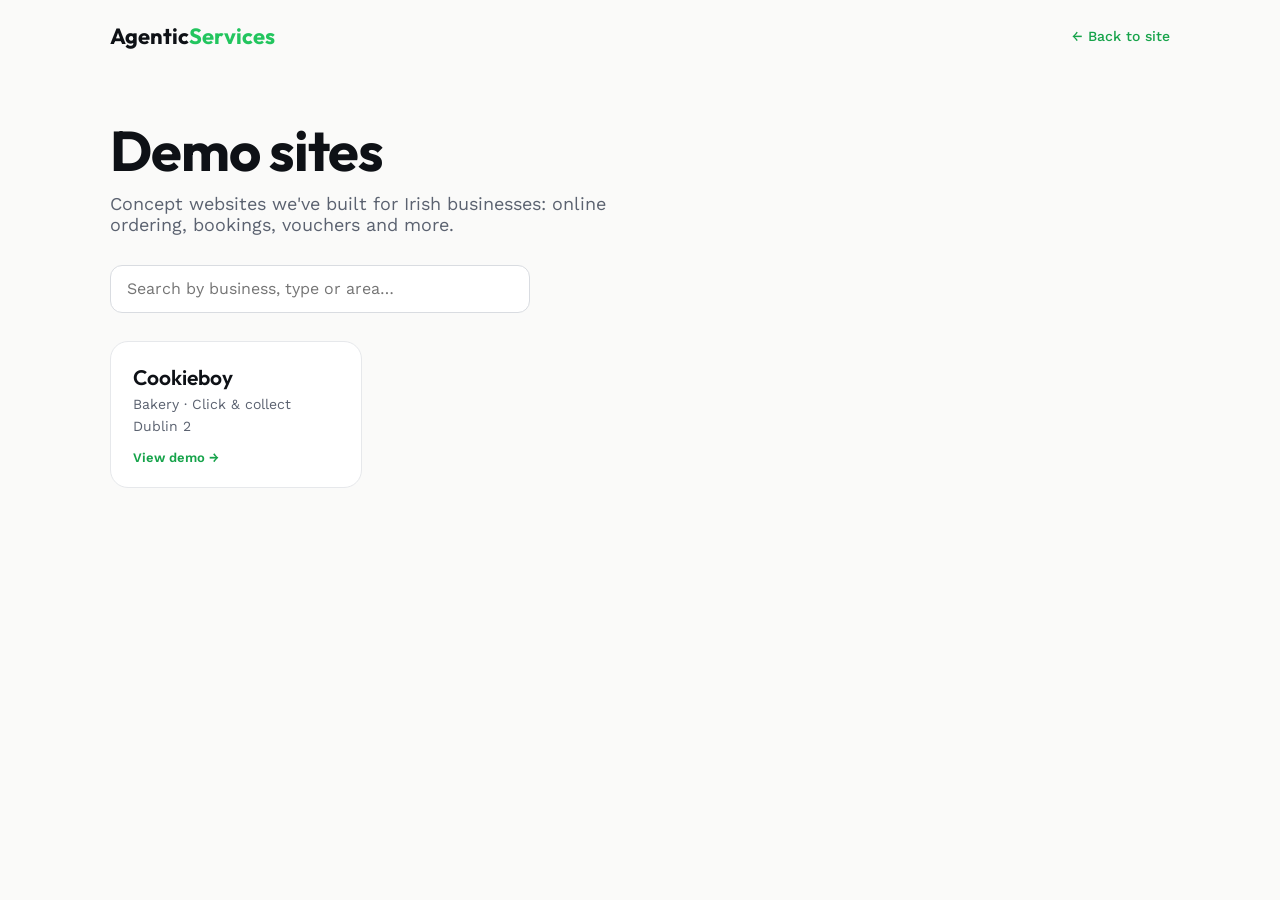
==== showcase/index.html @ 0108686c "Add Cookieboy concept site and searchable Demos showcase menu - showcase/cookieboy/: click & collect" ====
<!DOCTYPE html>
<html lang="en">
<head>
  <meta charset="UTF-8">
  <meta name="viewport" content="width=device-width, initial-scale=1.0">
  <title>Demo sites | Agentic Services</title>
  <meta name="robots" content="noindex, nofollow">
  <link rel="icon" href="/favicon.ico">
  <link rel="preconnect" href="https://fonts.googleapis.com">
  <link rel="preconnect" href="https://fonts.gstatic.com" crossorigin>
  <link href="https://fonts.googleapis.com/css2?family=Outfit:wght@500;600;700&family=Work+Sans:wght@400;500&display=swap" rel="stylesheet">
  <style>
    *{box-sizing:border-box} body{margin:0;background:#fafaf9;color:#0e1116;font-family:'Work Sans',sans-serif}
    header{display:flex;align-items:center;justify-content:space-between;max-width:1100px;margin:0 auto;padding:22px 20px}
    .logo{font:700 22px 'Outfit',sans-serif;text-decoration:none;color:inherit}.logo span{color:#22c55e}
    .back{font-size:14px;color:#16a34a;text-decoration:none;font-weight:500}
    main{max-width:1100px;margin:0 auto;padding:20px 20px 80px}
    h1{font:700 clamp(34px,5vw,56px)/1.05 'Outfit',sans-serif;margin:30px 0 12px;letter-spacing:-.02em}
    p.sub{color:#5b6270;font-size:18px;max-width:560px;margin:0 0 30px}
    input{width:100%;max-width:420px;height:48px;padding:0 16px;border:1px solid #d9dce1;border-radius:12px;font:inherit;font-size:16px;margin-bottom:28px;outline:none}
    input:focus{border-color:#22c55e;box-shadow:0 0 0 3px rgba(34,197,94,.15)}
    .grid{display:grid;grid-template-columns:repeat(auto-fill,minmax(250px,1fr));gap:18px}
    .card{display:flex;flex-direction:column;gap:6px;padding:22px;background:#fff;border:1px solid #e6e8eb;border-radius:18px;text-decoration:none;color:inherit;transition:transform .15s,box-shadow .15s,border-color .15s}
    .card:hover{transform:translateY(-3px);border-color:#22c55e;box-shadow:0 18px 40px -22px rgba(14,17,22,.35)}
    .card b{font:600 21px 'Outfit',sans-serif}.card span{color:#5b6270;font-size:14px}
    .card i{font-style:normal;margin-top:10px;font-size:13px;font-weight:600;color:#16a34a}
    .none{color:#5b6270}
  </style>
</head>
<body>
  <header>
    <a class="logo" href="/">Agentic<span>Services</span></a>
    <a class="back" href="/">← Back to site</a>
  </header>
  <main>
    <h1>Demo sites</h1>
    <p class="sub">Concept websites we've built for Irish businesses: online ordering, bookings, vouchers and more.</p>
    <input id="q" type="search" placeholder="Search by business, type or area…" aria-label="Search demo sites">
    <div class="grid" id="grid"></div>
  </main>
  <script src="/js/showcase-sites.js"></script>
  <script>
    const S = window.AGENTIC_SHOWCASE || [], g = document.getElementById('grid'), q = document.getElementById('q');
    const esc = s => String(s).replace(/[&<>"]/g, c => ({'&':'&amp;','<':'&lt;','>':'&gt;','"':'&quot;'}[c]));
    function draw() {
      const t = q.value.trim().toLowerCase();
      const h = S.filter(s => !t || (s.name+' '+s.type+' '+s.place+' '+s.tags).toLowerCase().includes(t));
      g.innerHTML = h.length ? h.map(s => `<a class="card" href="${esc(s.url)}"><b>${esc(s.name)}</b><span>${esc(s.type)}</span><span>${esc(s.place)}</span><i>View demo →</i></a>`).join('') : '<p class="none">No demos match that search.</p>';
    }
    q.addEventListener('input', draw); draw();
  </script>
</body>
</html>
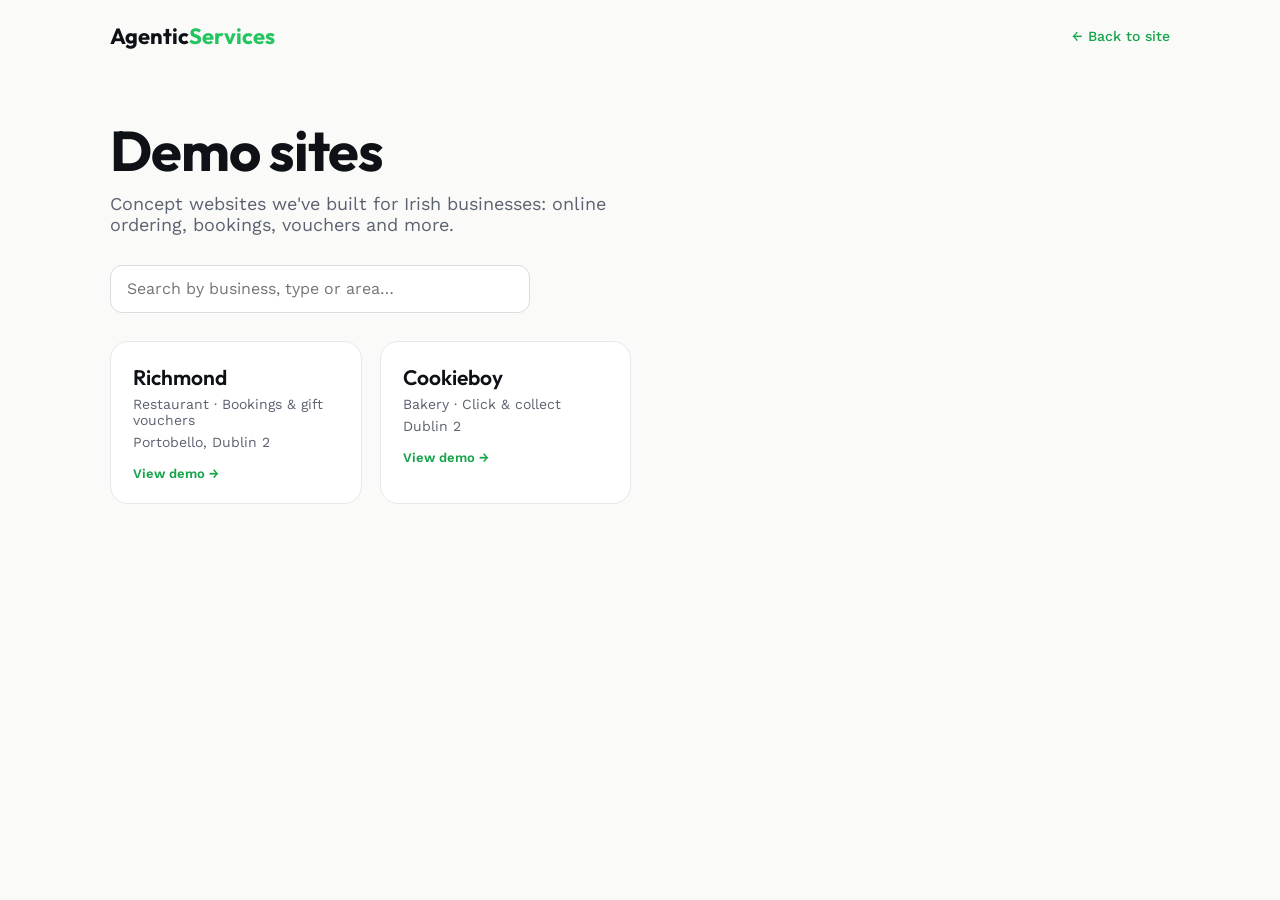
==== commit 3023b536: "Fix Demos menu showing a stale list (Hostinger caches .js for 7 days) showcase.js now loads js/showc" ====
--- a/showcase/index.html
+++ b/showcase/index.html
@@ -38,7 +38,9 @@
     <input id="q" type="search" placeholder="Search by business, type or area…" aria-label="Search demo sites">
     <div class="grid" id="grid"></div>
   </main>
-  <script src="/js/showcase-sites.js"></script>
+  <script>
+    document.write('<script src="/js/showcase-sites.js?t=' + Date.now() + '"><\/script>');
+  </script>
   <script>
     const S = window.AGENTIC_SHOWCASE || [], g = document.getElementById('grid'), q = document.getElementById('q');
     const esc = s => String(s).replace(/[&<>"]/g, c => ({'&':'&amp;','<':'&lt;','>':'&gt;','"':'&quot;'}[c]));
